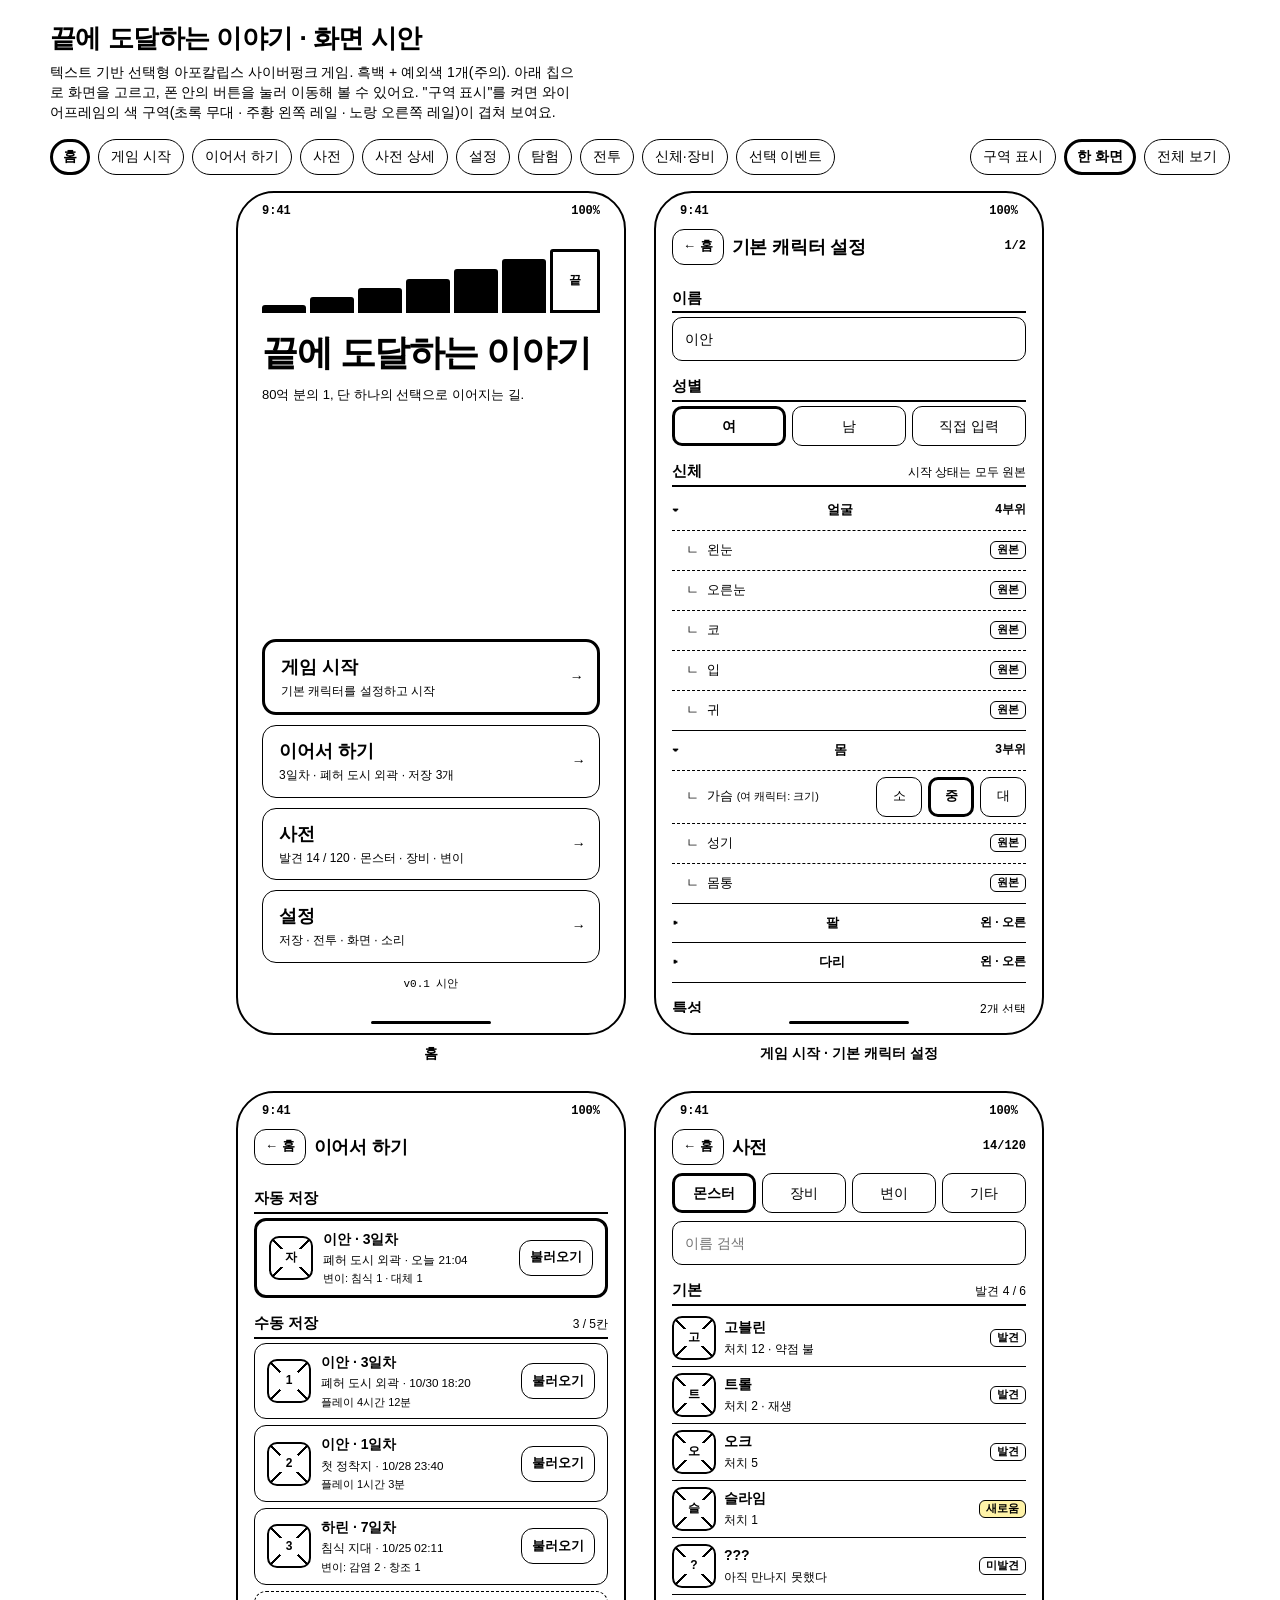
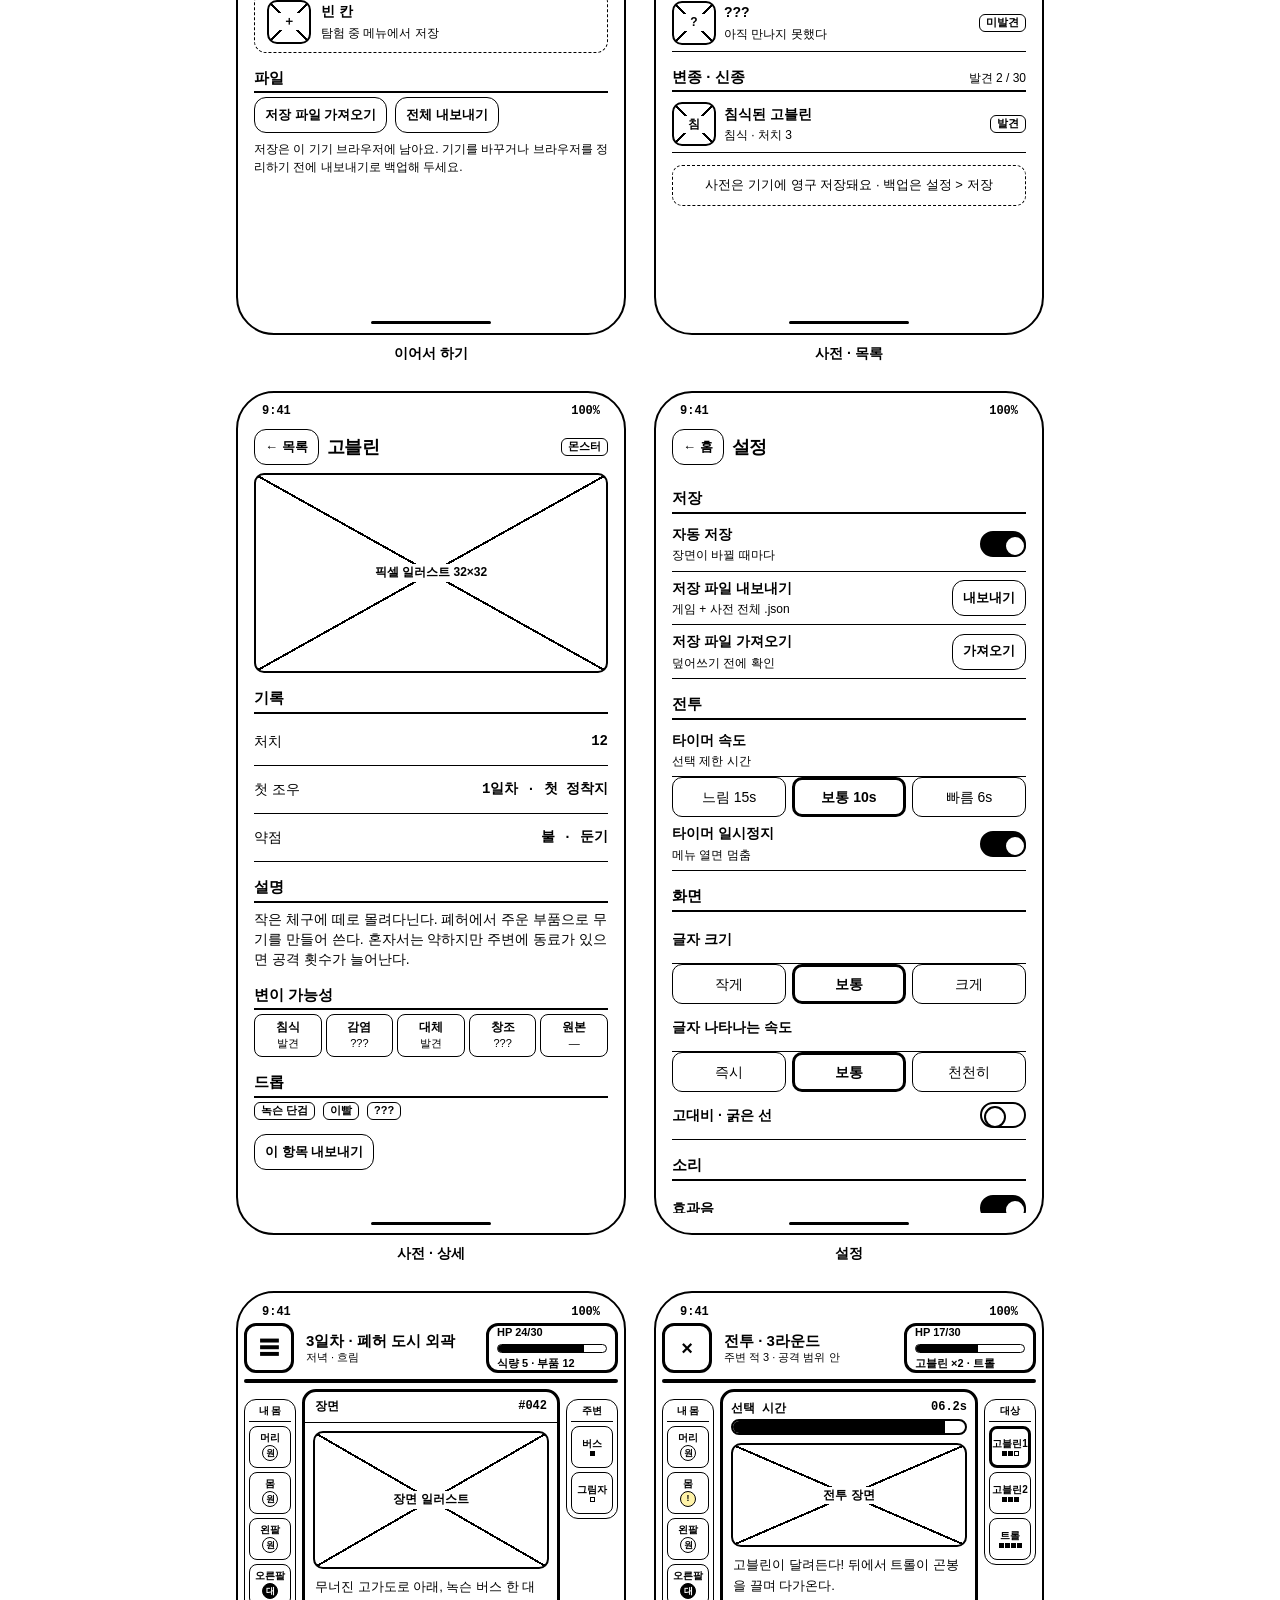
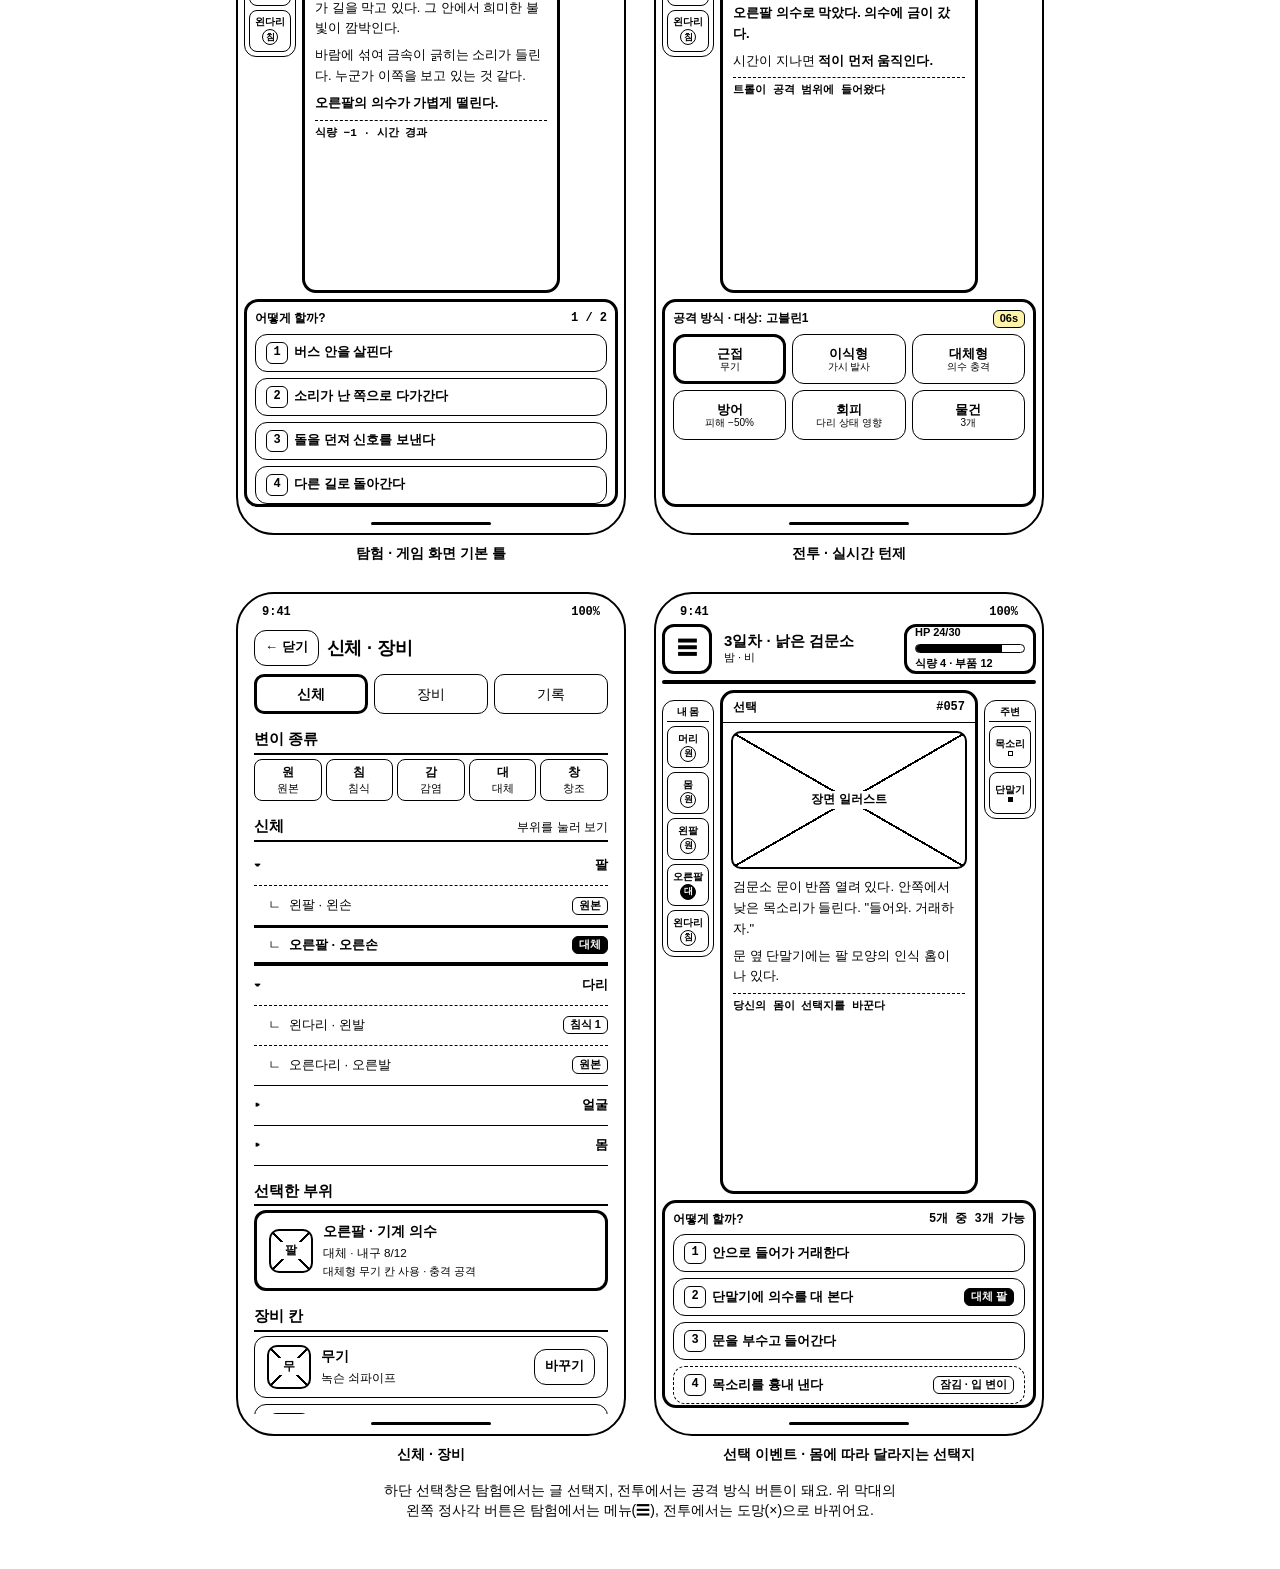
==== index.html @ 2c044144 "게임 화면 시안과 아이디어 문서 추가 Co-Authored-By: Claude Sonnet 5.5 <noreply@anthropic.com>" ====
<!doctype html>
<html lang="ko">
<head>
<meta charset="utf-8">
<meta name="viewport" content="width=device-width,initial-scale=1">
<meta http-equiv="refresh" content="0; url=mock/">
<title>끝에 도달하는 이야기</title>
<style>body{margin:0;padding:24px;font:16px/1.6 "Noto Sans KR",system-ui,sans-serif;background:#fff;color:#000}a{color:#000;font-weight:700}</style>
</head>
<body>
<h1 style="font-weight:900">끝에 도달하는 이야기</h1>
<p>아직 시안 단계예요. <a href="mock/">화면 시안 보기 →</a></p>
</body>
</html>
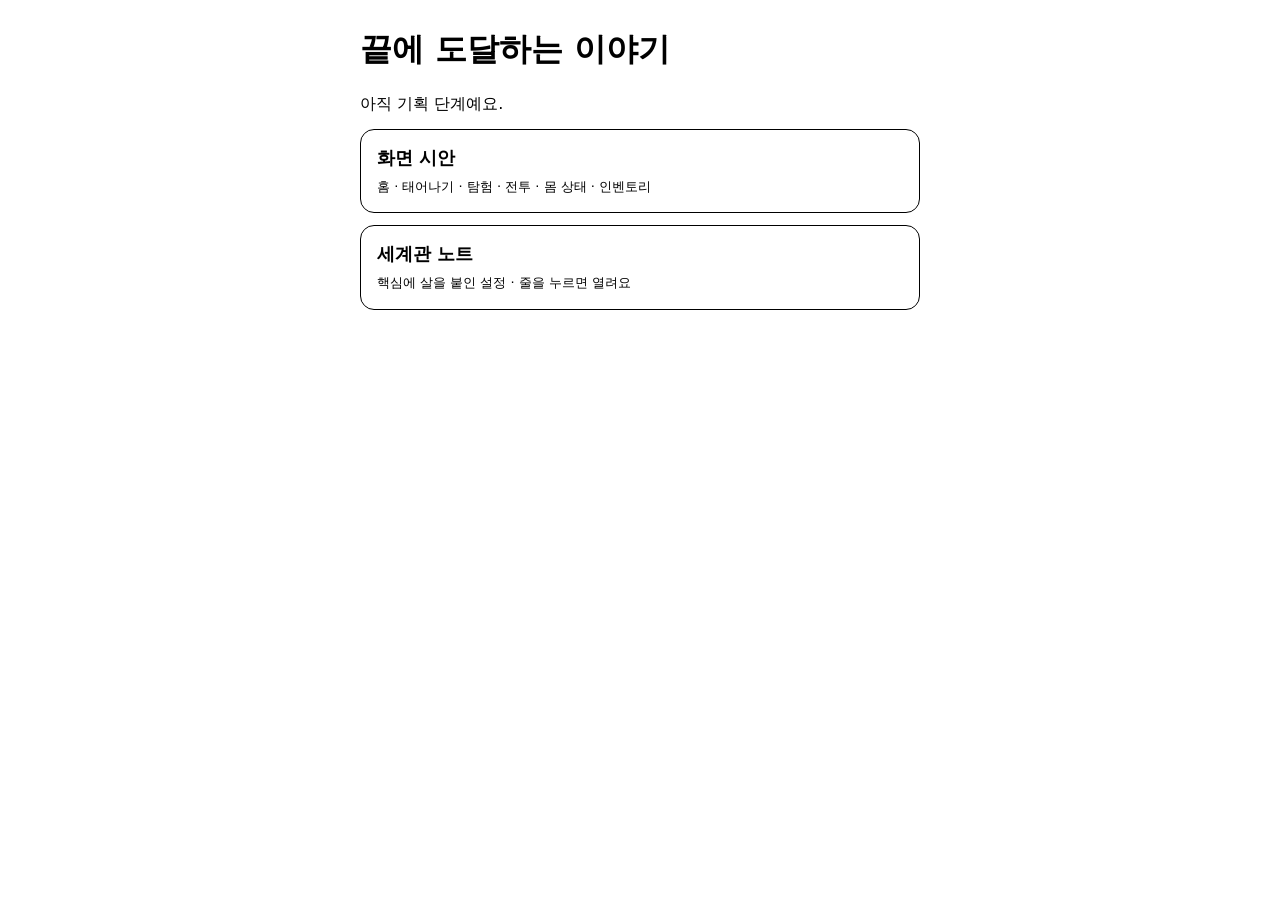
==== commit aeacf0b5: "세계관 노트를 게임 시안과 분리한 별도 페이지로 추가(줄을 누르면 열림), 시안에서 세계관 정리 화면 제거 Co-Authored-By: Claude Sonnet 5.5 <norep" ====
--- a/index.html
+++ b/index.html
@@ -3,12 +3,23 @@
 <head>
 <meta charset="utf-8">
 <meta name="viewport" content="width=device-width,initial-scale=1">
-<meta http-equiv="refresh" content="0; url=mock/">
 <title>끝에 도달하는 이야기</title>
-<style>body{margin:0;padding:24px;font:16px/1.6 "Noto Sans KR",system-ui,sans-serif;background:#fff;color:#000}a{color:#000;font-weight:700}</style>
+<style>
+body{margin:0;padding:24px;font:16px/1.6 "Noto Sans KR",system-ui,sans-serif;background:#fff;color:#000}
+.wrap{max-width:560px;margin:0 auto;display:grid;gap:12px}
+h1{font-weight:900;margin:0 0 4px}
+a.card{display:block;border:1.5px solid #000;border-radius:14px;padding:14px 16px;text-decoration:none;color:#000}
+a.card:hover{border-width:3px;padding:12.5px 14.5px}
+a.card b{display:block;font-size:18px;font-weight:900}
+a.card small{font-size:13px}
+</style>
 </head>
 <body>
-<h1 style="font-weight:900">끝에 도달하는 이야기</h1>
-<p>아직 시안 단계예요. <a href="mock/">화면 시안 보기 →</a></p>
+<div class="wrap">
+  <h1>끝에 도달하는 이야기</h1>
+  <p style="margin:0">아직 기획 단계예요.</p>
+  <a class="card" href="mock/"><b>화면 시안</b><small>홈 · 태어나기 · 탐험 · 전투 · 몸 상태 · 인벤토리</small></a>
+  <a class="card" href="world/"><b>세계관 노트</b><small>핵심에 살을 붙인 설정 · 줄을 누르면 열려요</small></a>
+</div>
 </body>
 </html>
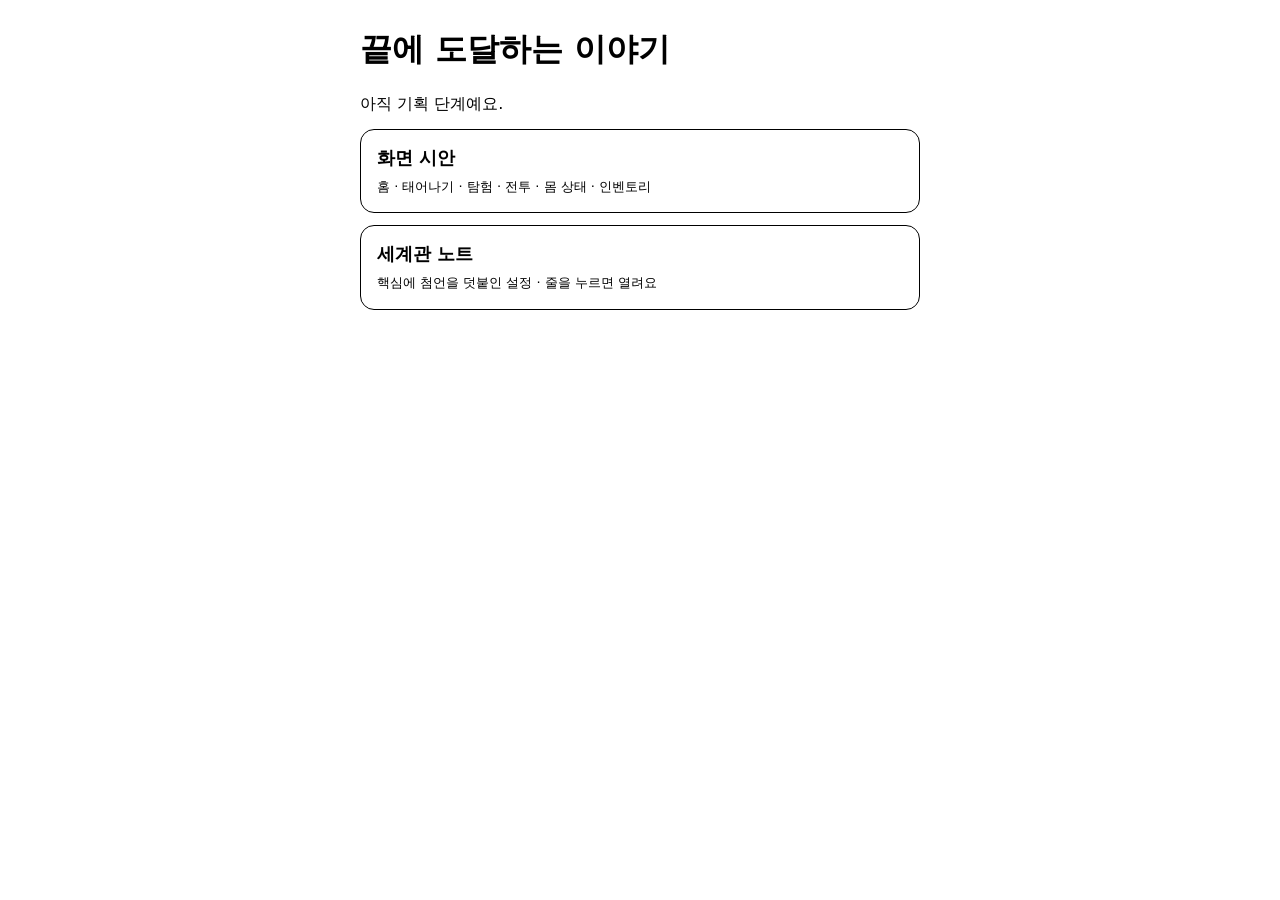
==== commit baa4e59e: "살→첨언, 성별 랜덤, 지역 랜덤/지정 출생과 사전 지역 탭, 시드, 업적 메뉴 추가 Co-Authored-By: Claude Sonnet 5.5 <noreply@anthropic" ====
--- a/index.html
+++ b/index.html
@@ -19,7 +19,7 @@
   <h1>끝에 도달하는 이야기</h1>
   <p style="margin:0">아직 기획 단계예요.</p>
   <a class="card" href="mock/"><b>화면 시안</b><small>홈 · 태어나기 · 탐험 · 전투 · 몸 상태 · 인벤토리</small></a>
-  <a class="card" href="world/"><b>세계관 노트</b><small>핵심에 살을 붙인 설정 · 줄을 누르면 열려요</small></a>
+  <a class="card" href="world/"><b>세계관 노트</b><small>핵심에 첨언을 덧붙인 설정 · 줄을 누르면 열려요</small></a>
 </div>
 </body>
 </html>
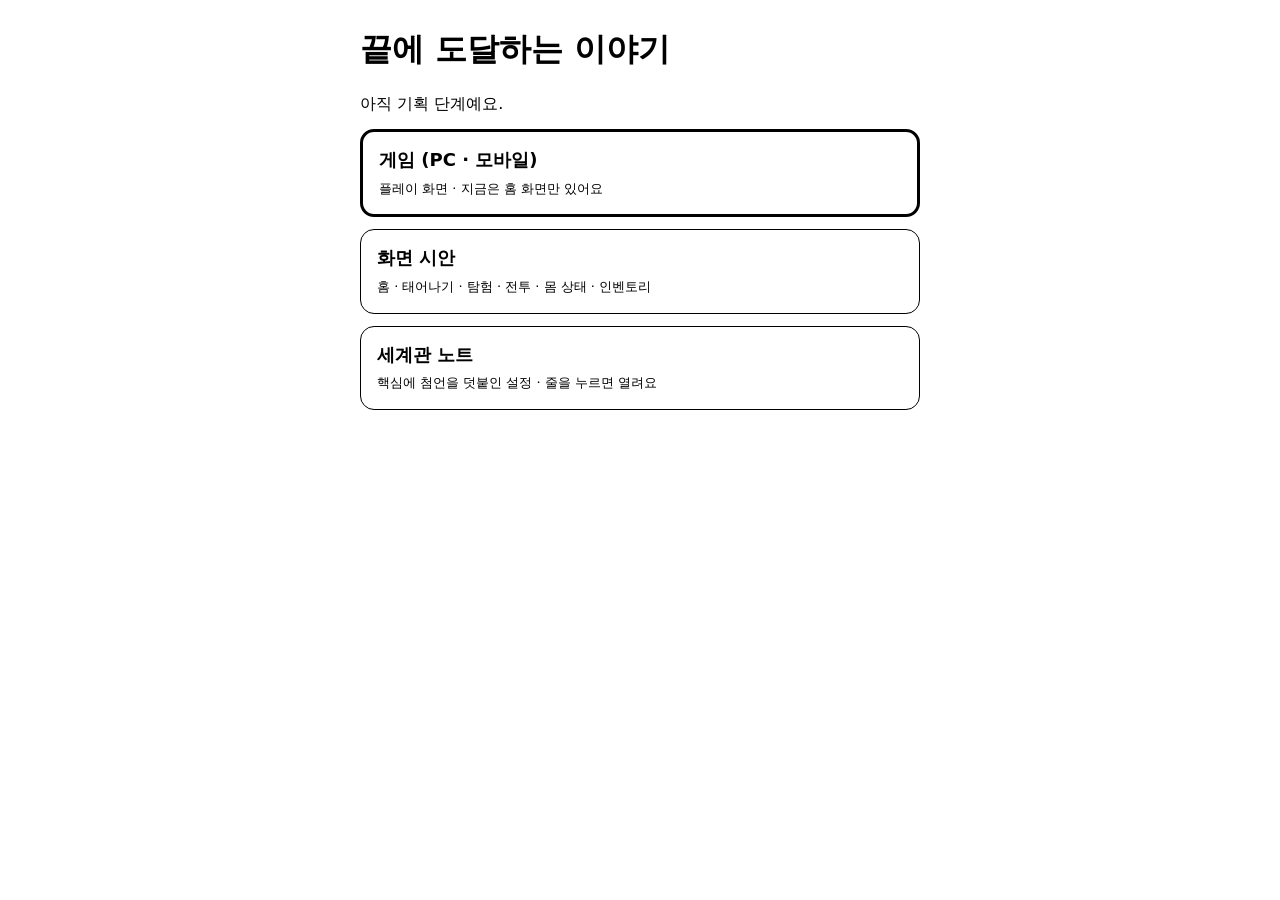
==== commit aaff6b52: "플레이용 게임 틀(game/): 홈 화면과 메뉴 버튼 반응(마우스·키보드·숫자키), 다음 화면 자리표시 Co-Authored-By: Claude Sonnet 5.5 <noreply" ====
--- a/index.html
+++ b/index.html
@@ -18,6 +18,7 @@
 <div class="wrap">
   <h1>끝에 도달하는 이야기</h1>
   <p style="margin:0">아직 기획 단계예요.</p>
+  <a class="card" href="game/" style="border-width:3px"><b>게임 (PC · 모바일)</b><small>플레이 화면 · 지금은 홈 화면만 있어요</small></a>
   <a class="card" href="mock/"><b>화면 시안</b><small>홈 · 태어나기 · 탐험 · 전투 · 몸 상태 · 인벤토리</small></a>
   <a class="card" href="world/"><b>세계관 노트</b><small>핵심에 첨언을 덧붙인 설정 · 줄을 누르면 열려요</small></a>
 </div>
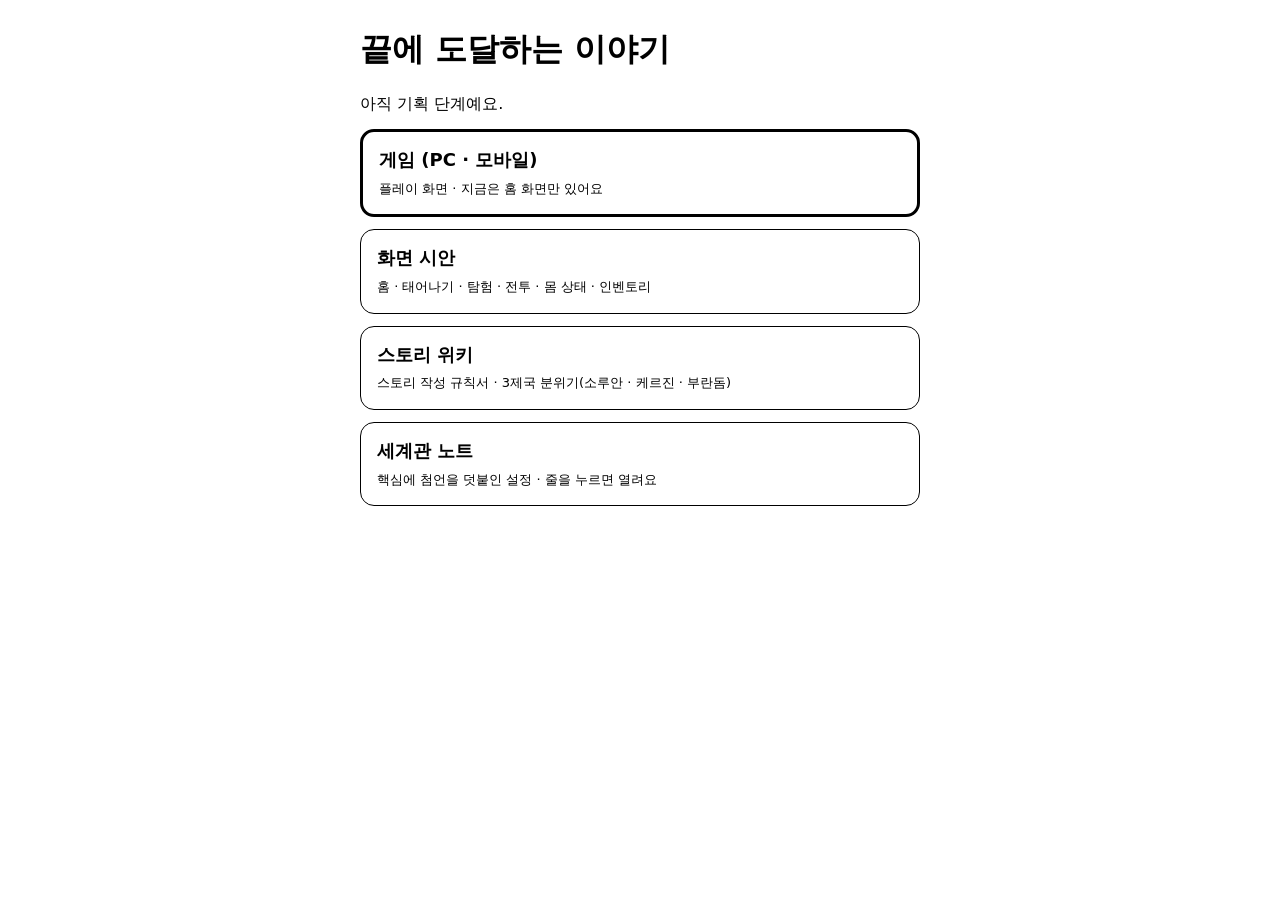
==== commit c15bd0e2: "스토리 위키 사이트(story/index.html): 규칙서와 3제국 문서를 탭 + 목차 위키 형식으로, 처음 화면과 세계관 노트에서 링크 Co-Authored-By: Claude" ====
--- a/index.html
+++ b/index.html
@@ -20,6 +20,7 @@
   <p style="margin:0">아직 기획 단계예요.</p>
   <a class="card" href="game/" style="border-width:3px"><b>게임 (PC · 모바일)</b><small>플레이 화면 · 지금은 홈 화면만 있어요</small></a>
   <a class="card" href="mock/"><b>화면 시안</b><small>홈 · 태어나기 · 탐험 · 전투 · 몸 상태 · 인벤토리</small></a>
+  <a class="card" href="story/"><b>스토리 위키</b><small>스토리 작성 규칙서 · 3제국 분위기(소루안 · 케르진 · 부란돔)</small></a>
   <a class="card" href="world/"><b>세계관 노트</b><small>핵심에 첨언을 덧붙인 설정 · 줄을 누르면 열려요</small></a>
 </div>
 </body>
